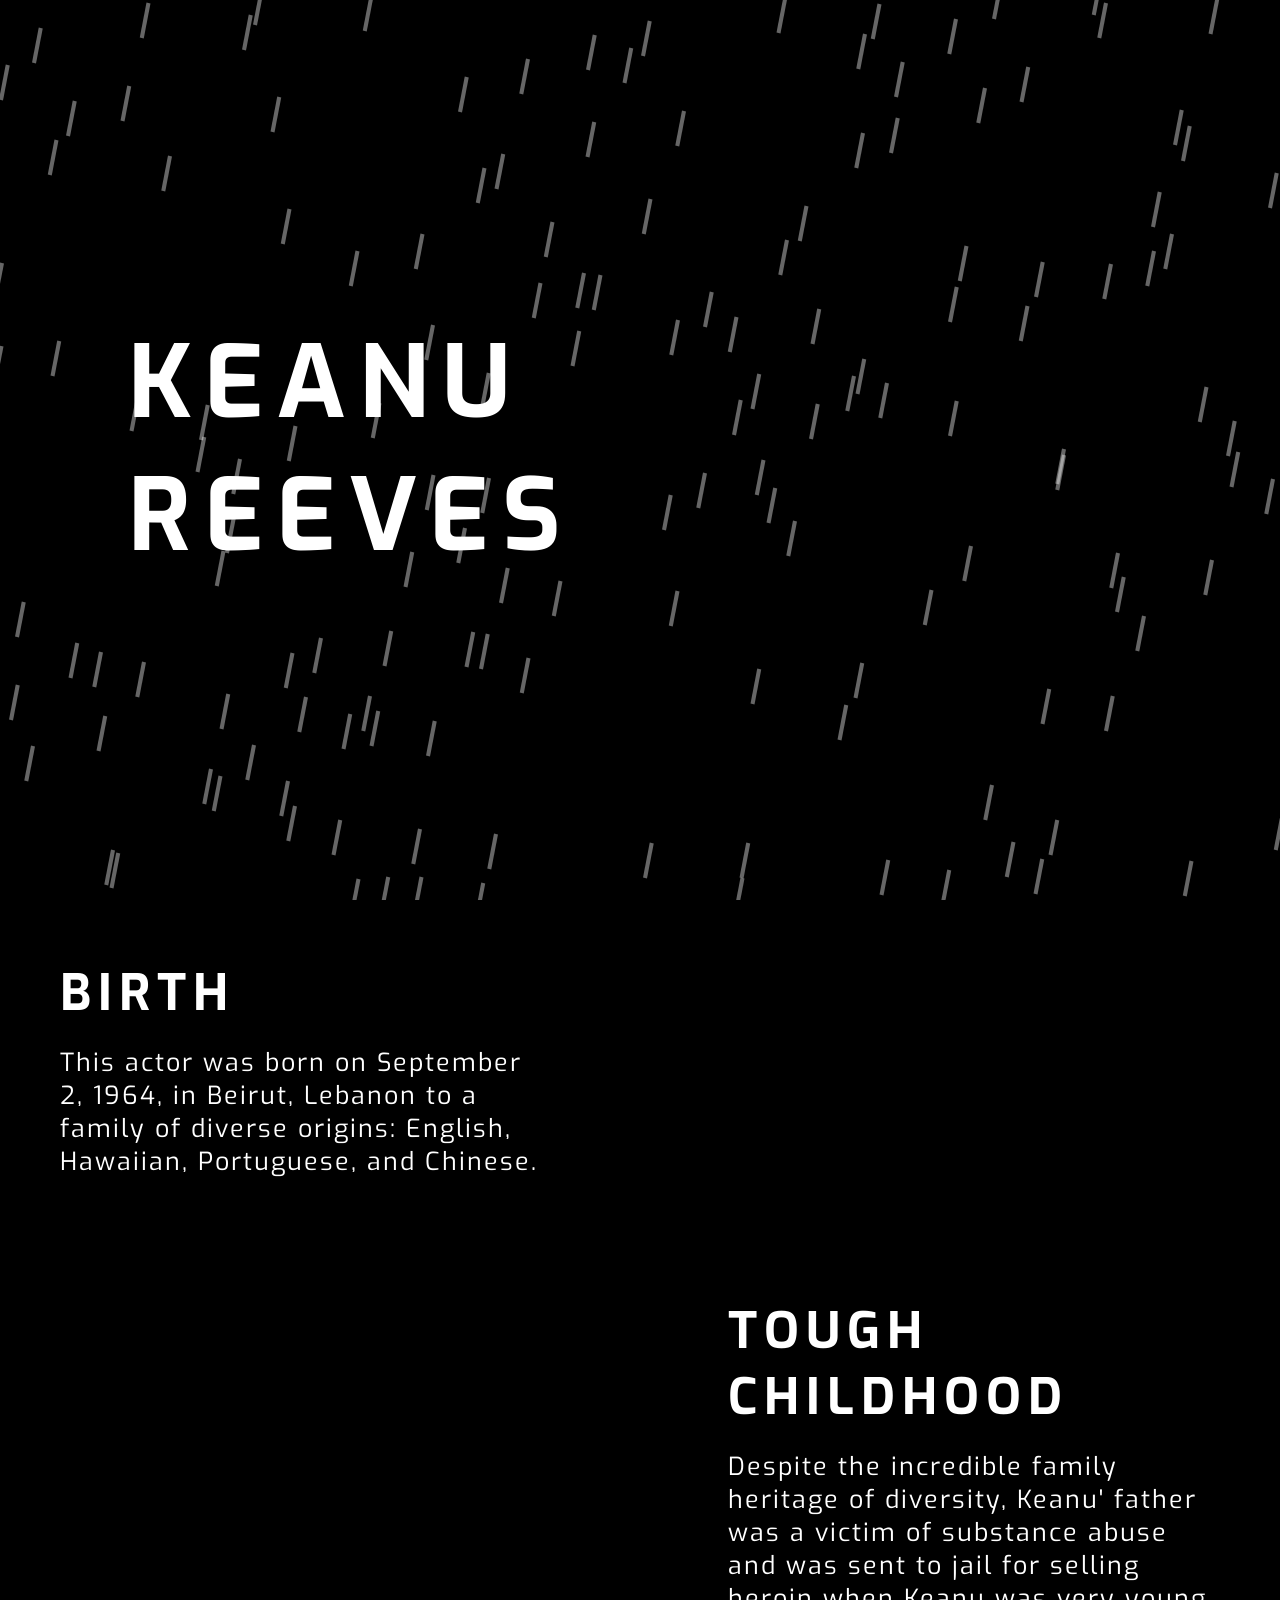
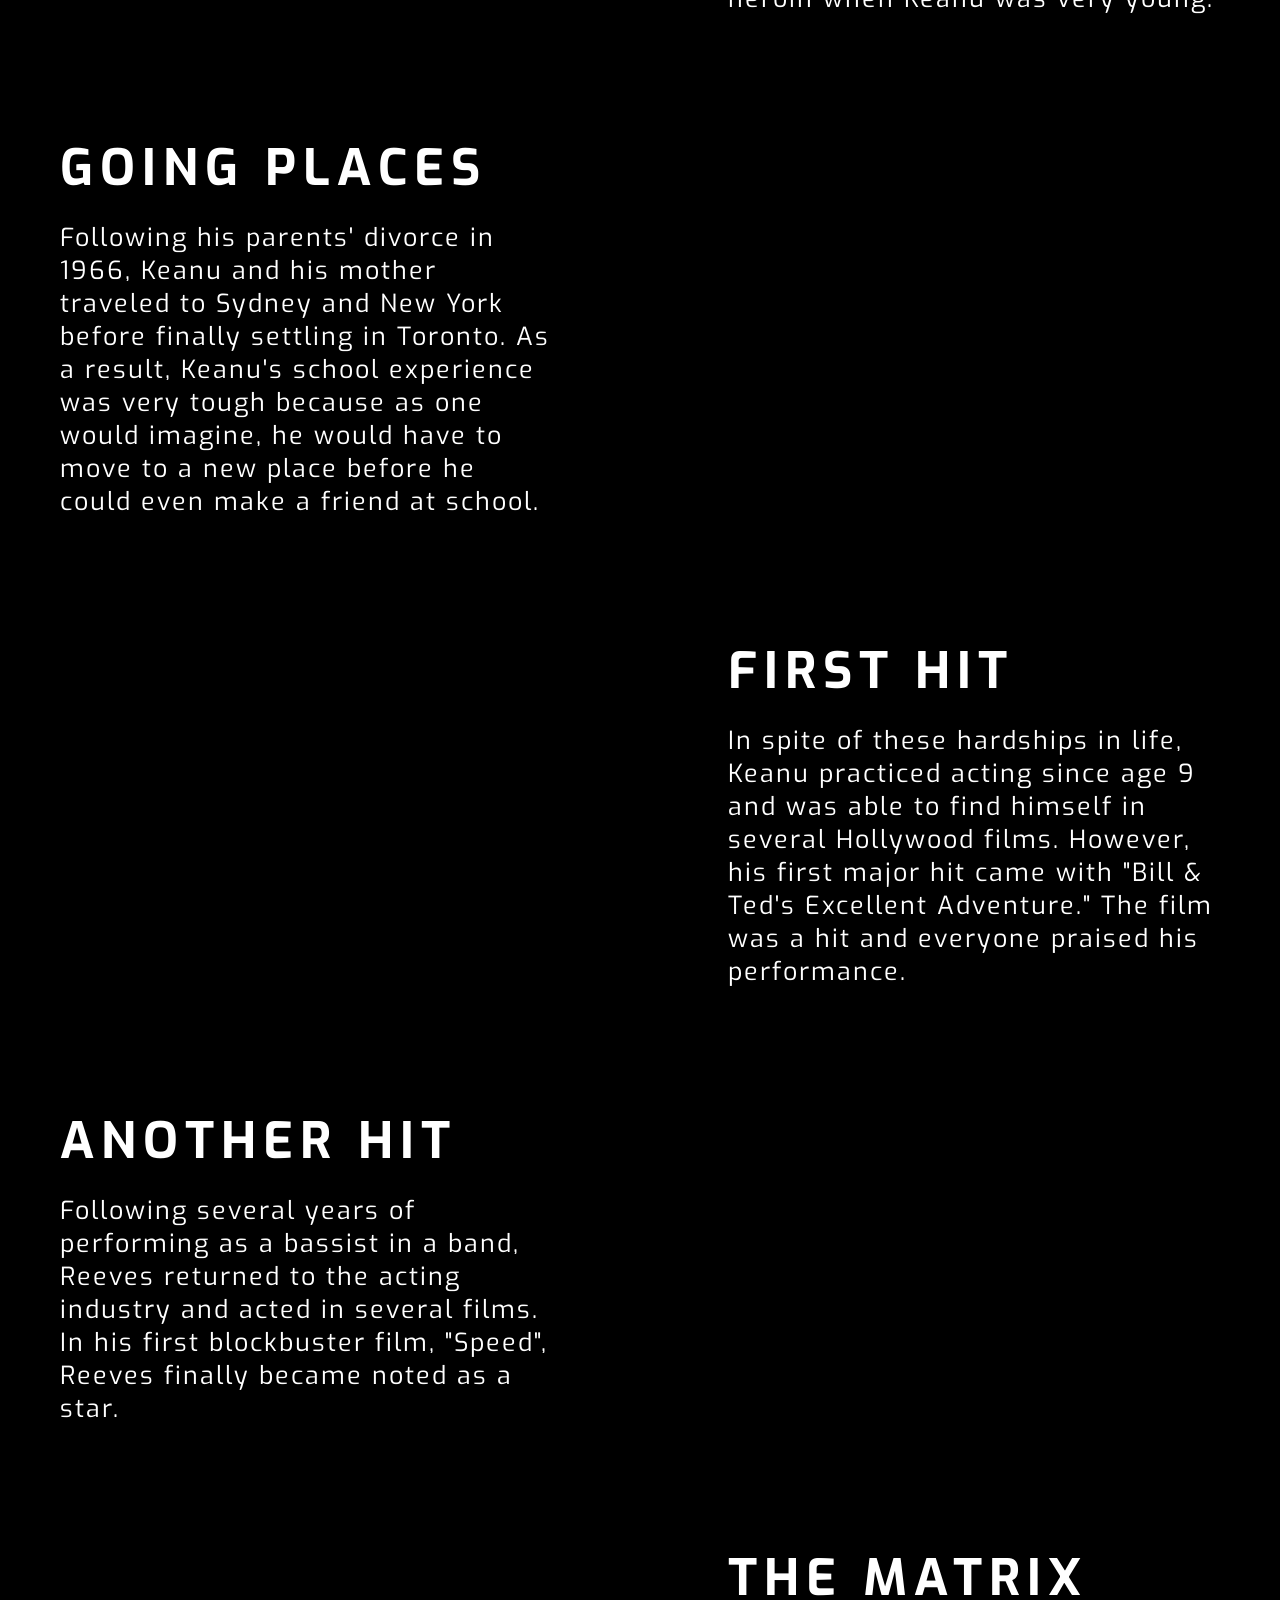
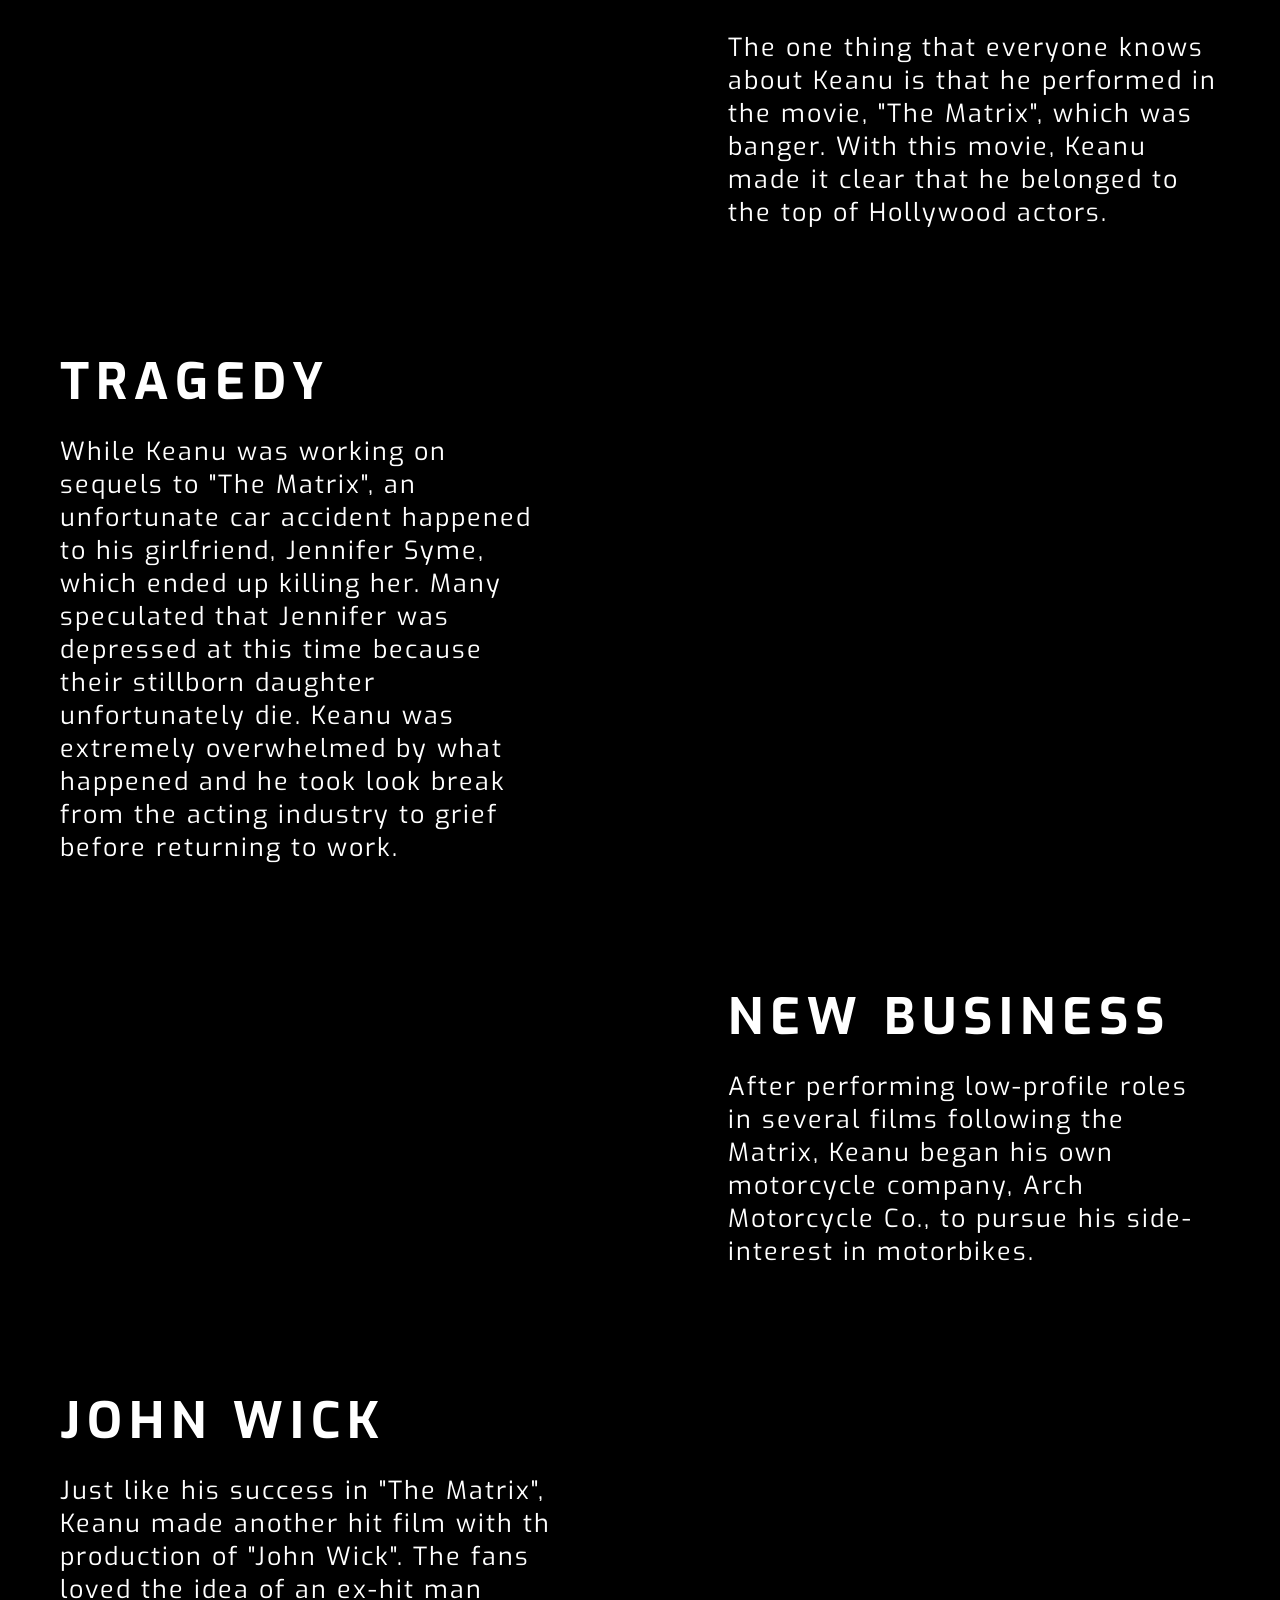
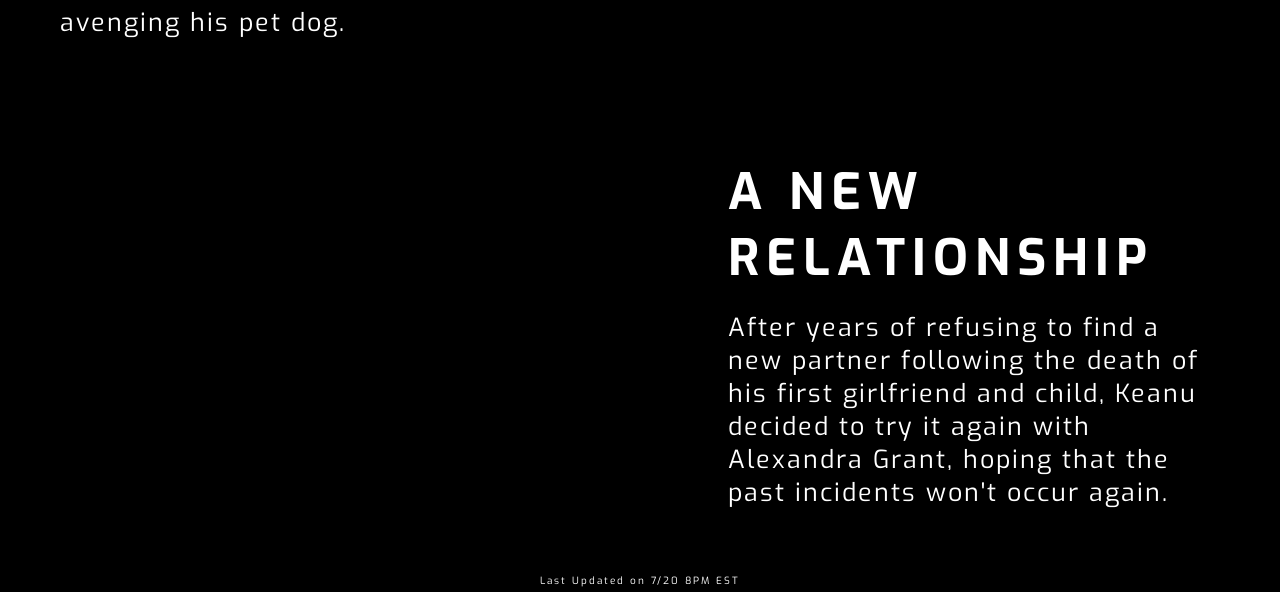
==== keanu_reeves/index.html @ f0c284ac "new work" ====
<!DOCTYPE html>
<html>
<head>
    <title>Keanu Reeves</title>
    <link rel="stylesheet" href="style.css">
    <link href="https://fonts.googleapis.com/css2?family=Exo:wght@300&display=swap" rel="stylesheet">
    <script src="canvas.js"></script>
</head>
<body onload="loadCanvas()">
    <section class="header">
        <canvas></canvas>
        <div class="header-overlay">
            <div class="header-overlay-title">KEANU<br />REEVES</div>
        </div>
    </section>
    <section class="info" style="background-image: url('https://amp.thenational.ae/image/policy:1.1040635:1593353023/tr28-June-lebanon-guide.jpg?f=16x9&w=1200&$p$f$w=b1caea2');">
        <div class="info-box">
            <div class="info-box-title">Birth</div>
            <div class="info-box-descr">This actor was born on September 2, 1964, in Beirut, Lebanon to a family of diverse origins: English, Hawaiian, Portuguese, and Chinese.</div>
        </div>
    </section>
    <section class="info" style="background-image: url('https://scx2.b-cdn.net/gfx/news/hires/2019/drug.jpg');">
        <div class="info-box-1">
            <div class="info-box-title">Tough Childhood</div>
            <div class="info-box-descr">Despite the incredible family heritage of diversity, Keanu' father was a victim of substance abuse and was sent to jail for selling heroin when Keanu was very young.</div>
        </div>
    </section>
    <section class="info" style="background-image: url('https://imagesvc.meredithcorp.io/v3/mm/image?q=85&c=sc&poi=face&w=1600&h=1067&url=https%3A%2F%2Fstatic.onecms.io%2Fwp-content%2Fuploads%2Fsites%2F28%2F2020%2F01%2Fchildren-traveling-KIDTRVL0719.jpg');">
        <div class="info-box">
            <div class="info-box-title">Going Places</div>
            <div class="info-box-descr">Following his parents' divorce in 1966, Keanu and his mother traveled to Sydney and New York before finally settling in Toronto. As a result, Keanu's school experience was very tough because as one would imagine, he would have to move to a new place before he could even make a friend at school.</div>
        </div>
    </section>
    <section class="info" style="background-image: url('https://images2.minutemediacdn.com/image/upload/c_crop,h_1412,w_2510,x_78,y_0/v1554926328/shape/mentalfloss/55079-mgm_0.jpg?itok=dkLNDPP_');">
        <div class="info-box-1">
            <div class="info-box-title">First Hit</div>
            <div class="info-box-descr">In spite of these hardships in life, Keanu practiced acting since age 9 and was able to find himself in several Hollywood films. However, his first major hit came with "Bill & Ted's Excellent Adventure." The film was a hit and everyone praised his performance.</div>
        </div>
    </section>
    <section class="info" style="background-image: url('https://m.media-amazon.com/images/M/MV5BNGE3YjdmN2MtMzY1Yy00NzIzLWI4YzktYTE3N2Y4MzNjYmFhXkEyXkFqcGdeQXVyNjUxMjc1OTM@._V1_.jpg');">
        <div class="info-box">
            <div class="info-box-title">Another Hit</div>
            <div class="info-box-descr">Following several years of performing as a bassist in a band, Reeves returned to the acting industry and acted in several films. In his first blockbuster film, "Speed", Reeves finally became noted as a star.</div>
        </div>
    </section>
    <section class="info" style="background-image: url('https://miro.medium.com/max/3072/1*WZZ9OWp3QJjcswTITitJKw.jpeg');">
        <div class="info-box-1">
            <div class="info-box-title">The Matrix</div>
            <div class="info-box-descr">The one thing that everyone knows about Keanu is that he performed in the movie, "The Matrix", which was banger. With this movie, Keanu made it clear that he belonged to the top of Hollywood actors.</div>
        </div>
    </section>
    <section class="info" style="background-image: url('https://i0.wp.com/bdn-data.s3.amazonaws.com/uploads/2018/06/12329241_H23336942.JPG?fit=1200%2C800&ssl=1');">
        <div class="info-box">
            <div class="info-box-title">Tragedy</div>
            <div class="info-box-descr">While Keanu was working on sequels to "The Matrix", an unfortunate car accident happened to his girlfriend, Jennifer Syme, which ended up killing her. Many speculated that Jennifer was depressed at this time because their stillborn daughter unfortunately die. Keanu was extremely overwhelmed by what happened and he took look break from the acting industry to grief before returning to work.</div>
        </div>
    </section>
    <section class="info" style="background-image: url('https://icdn2.themanual.com/image/themanual/arch-motorcycle-method-143-7.jpg');">
        <div class="info-box-1">
            <div class="info-box-title">New Business</div>
            <div class="info-box-descr">After performing low-profile roles in several films following the Matrix, Keanu began his own motorcycle company, Arch Motorcycle Co., to pursue his side-interest in motorbikes.</div>
        </div>
    </section>
    <section class="info" style="background-image: url('https://imgix.bustle.com/inverse/dc/e3/d8/a2/669c/496f/a0cc/ae873e3bbfec/keanu-reeves-in-john-wick-2.jpeg?w=2000&h=640&auto=format%2Ccompress&cs=srgb&q=70&fit=crop&crop=faces&blend=000000&blendAlpha=45&blendMode=normal');">
        <div class="info-box">
            <div class="info-box-title">John Wick</div>
            <div class="info-box-descr">Just like his success in "The Matrix", Keanu made another hit film with th production of "John Wick". The fans loved the idea of an ex-hit man avenging his pet dog.</div>
        </div>
    </section>
    <section class="info" style="background-image: url('https://media3.s-nbcnews.com/i/newscms/2019_45/3084906/191105-alexandra-grant-keanu-reeves-al-1459_59100841298e7f5b709b539b7913d81d.jpg');">
        <div class="info-box-1">
            <div class="info-box-title">A New Relationship</div>
            <div class="info-box-descr">After years of refusing to find a new partner following the death of his first girlfriend and child, Keanu decided to try it again with Alexandra Grant, hoping that the past incidents won't occur again.</div>
        </div>
    </section>
    <section class="footer">Last Updated on 7/20 8PM EST</section>
</body>
</html>
---- keanu_reeves/style.css ----
html, body {
    width: 100%;
    height: 100%;
}

body {
    margin: 0;
    font-family: Exo;
    background-color: black;
    overflow-x: hidden;
}

.header {
    width: 100%;
    height: 100%;
    position: relative;
    background-image: url("https://images3.alphacoders.com/103/1033561.jpg");
    background-size: cover;
    background-position: center center;
}

@media screen and (max-width: 999px) and (min-width: 0px) {
    .header-overlay {
        width: 100%;
        height: 100%;
        position: absolute;
        top: 50%;
        left: 50%;
        transform: translate(-50%, -50%);
    }
    
    .header-overlay-title {
        position: absolute;
        top: 50%;
        width: 100%;
        text-align: center;
        font-size: 100px;
        transform: translateY(-50%);
        font-weight: bold;
        letter-spacing: 13px;
        color: white;
    }
    
    .info {
        width: 100%;
        color: white;
        position: relative;
        background-position: top center;
        background-size: cover;
        background-repeat: no-repeat;
        padding: 0px 0px;
    }
    
    .info-box, .info-box-1 {
        padding: 20px 10%;
        transition: background-color 0.5s;
        background-color: rgba(0,0,0,0.6);
    }

    .info-box:active, .info-box-1:active {
        background-color: rgba(255, 255, 255, 0.9);
        color: black;
    }
    
    .info-box-title, .info-box-descr {
        padding: 10px 10px;
    }
    
    .info-box-title {
        text-align: center;
        font-size: 5vw;
        letter-spacing: 7px;
        text-transform: uppercase;
        font-weight: bold;
    }
    
    .info-box-descr {
        font-size: 2.65vw;
        letter-spacing: 2px;
    }
    
    .footer {
        color: white;
        text-align: center;
        font-size: 1vw;
        padding-top: 5px;
        padding-bottom: 5px;
        letter-spacing: 2px;
    }
}

@media screen and (min-width: 1000px) {
    .header-overlay {
        width: 100%;
        height: 100%;
        position: absolute;
        top: 50%;
        left: 50%;
        transform: translate(-50%, -50%);
    }
    
    .header-overlay-title {
        position: absolute;
        top: 50%;
        left: 10%;
        font-size: 100px;
        transform: translate(0%, -50%);
        font-weight: bold;
        letter-spacing: 13px;
        color: white;
    }
    
    .info {
        width: 100%;
        color: white;
        position: relative;
        background-position: top center;
        background-size: cover;
        background-repeat: no-repeat;
        padding: 0px 0px;
    }
    
    .info-box, .info-box-1 {
        width: 40%;
        padding: 50px;
        transition: background-image 1s;
    }
    
    .info-box {
        margin: auto auto auto 0px;
        background-image: linear-gradient(to right, rgba(0,0,0,0.6) 75%, rgba(0,0,0,0));
    }
    
    .info-box-1 {
        margin: auto 0px auto auto;
        background-image: linear-gradient(to left, rgba(0,0,0,0.6) 75%, rgba(0,0,0,0));
    }
    
    .info-box-title, .info-box-descr {
        padding: 10px 10px;
        display: inline-block;
        border-radius: 10px;
    }
    
    .info-box-title {
        font-size: 50px;
        letter-spacing: 7px;
        text-transform: uppercase;
        font-weight: bold;
    }
    
    .info-box-descr {
        font-size: 25px;
        letter-spacing: 2px;
    }
    
    .footer {
        color: white;
        text-align: center;
        font-size: 10px;
        padding-top: 5px;
        padding-bottom: 5px;
        letter-spacing: 2px;
    }
}
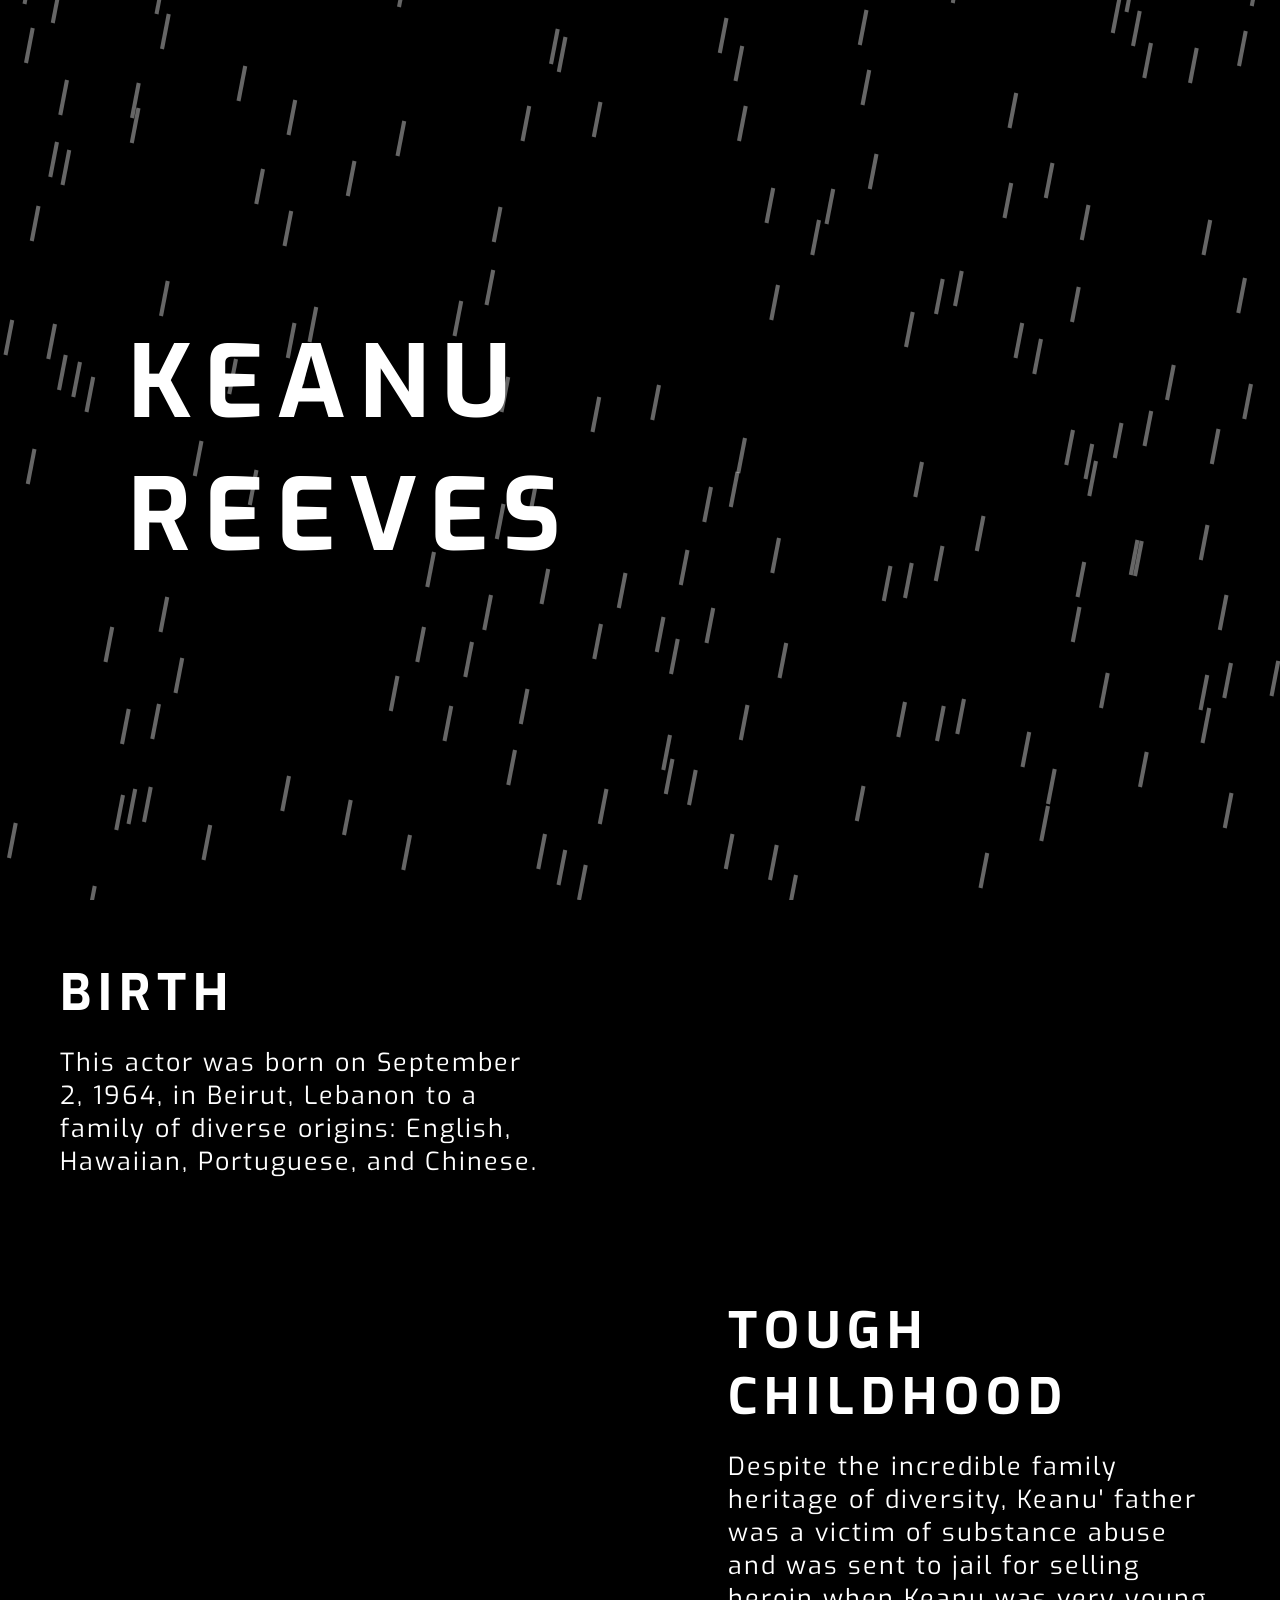
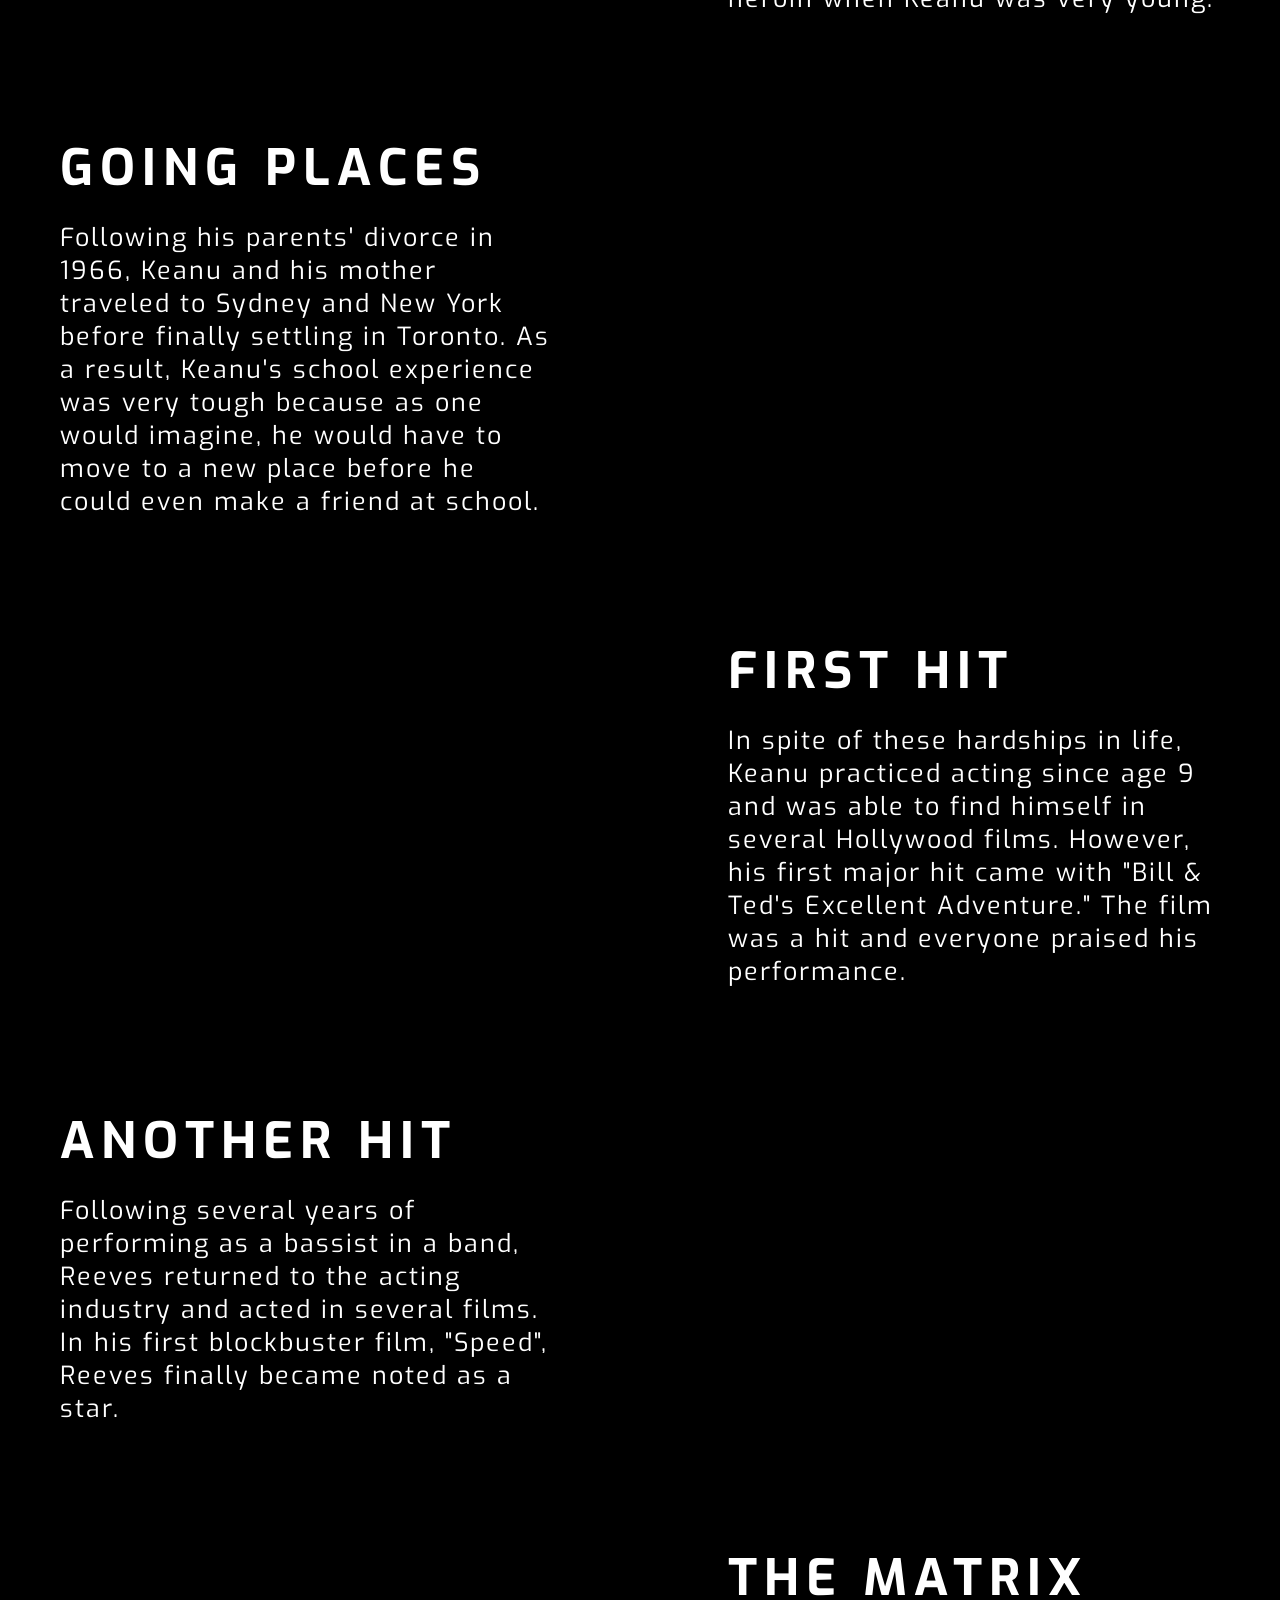
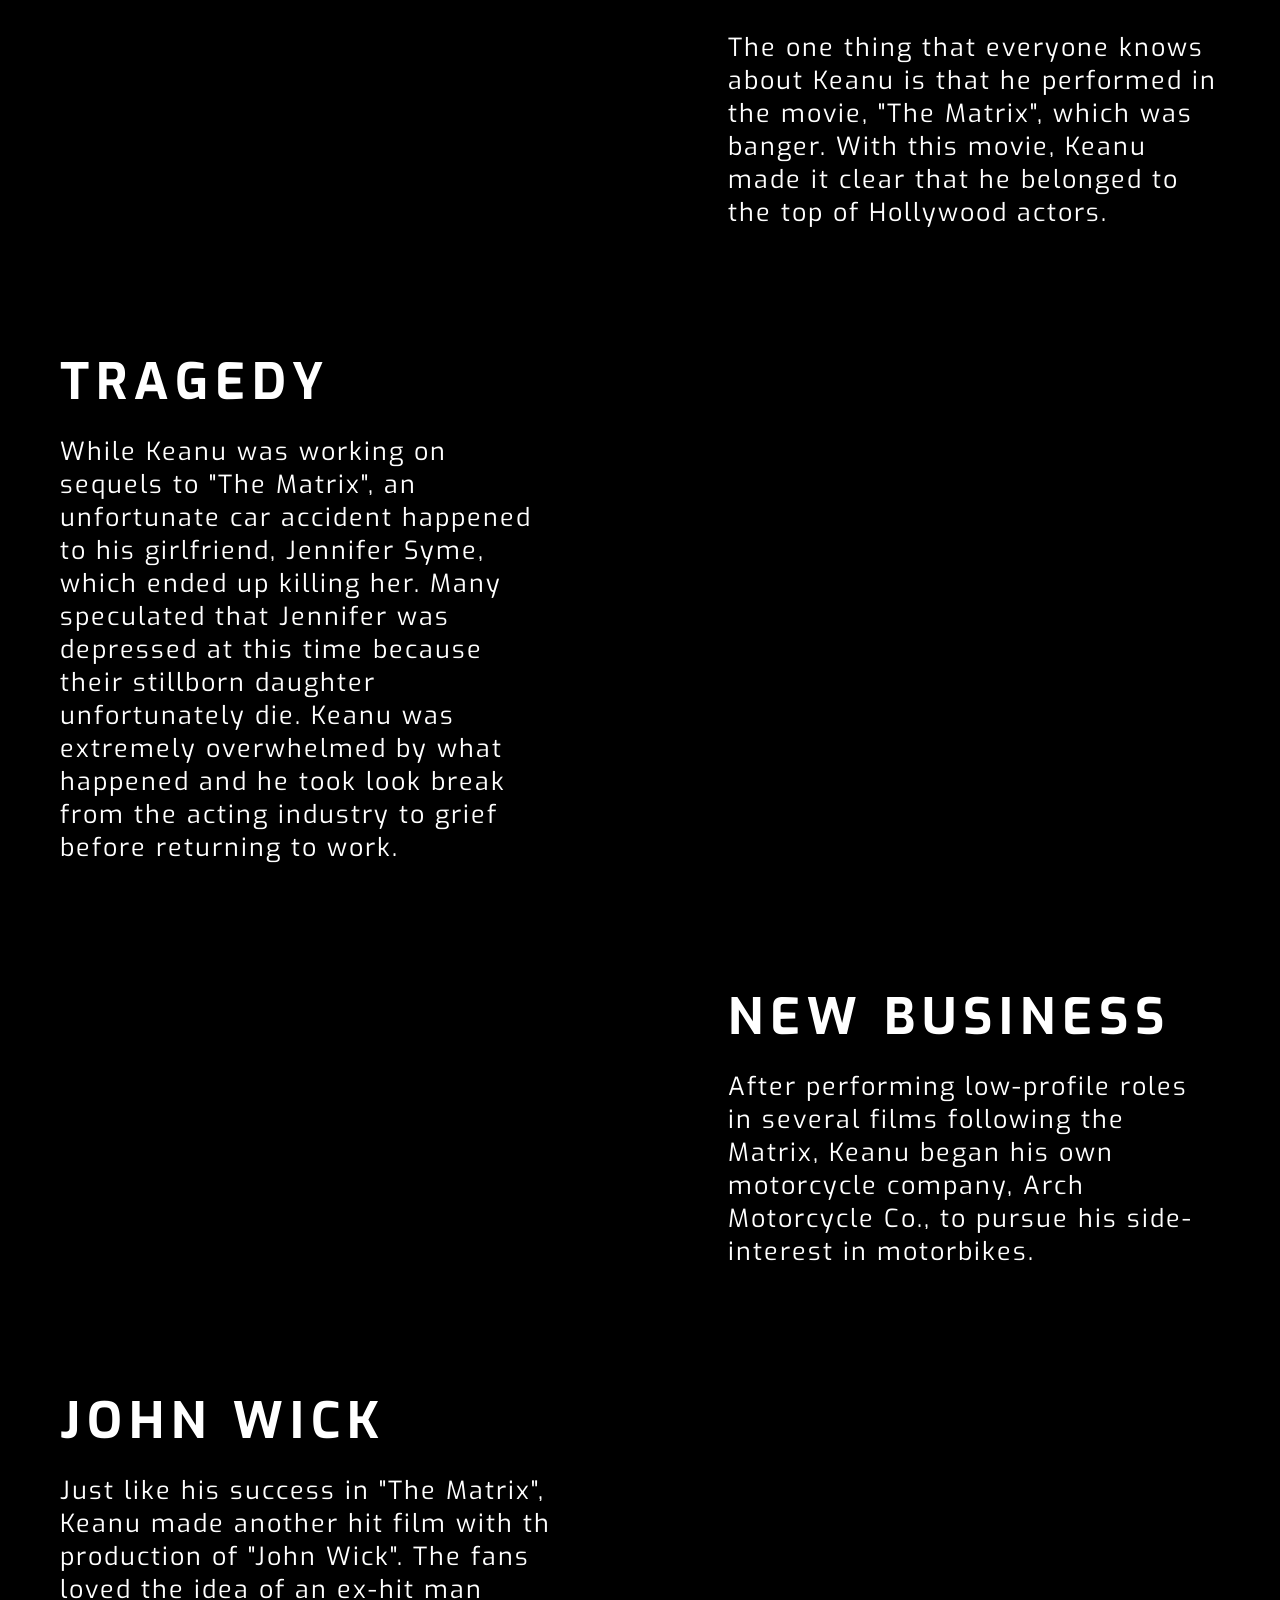
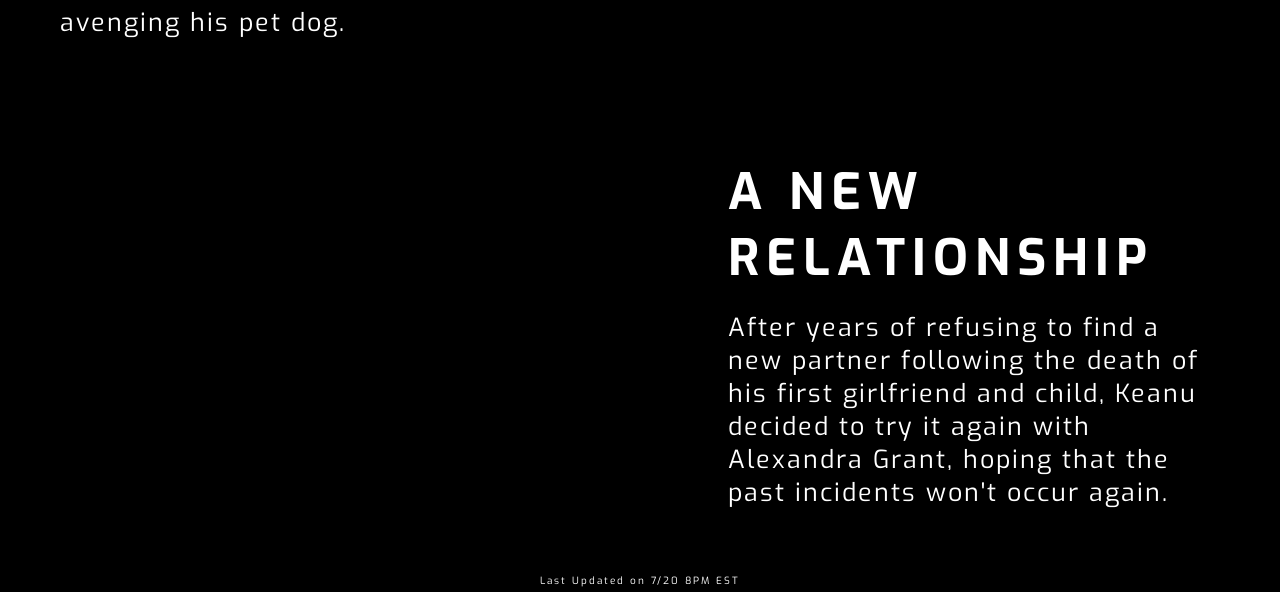
==== commit a9b283cc: "Update index.html" ====
--- a/keanu_reeves/index.html
+++ b/keanu_reeves/index.html
@@ -4,6 +4,7 @@
     <title>Keanu Reeves</title>
     <link rel="stylesheet" href="style.css">
     <link href="https://fonts.googleapis.com/css2?family=Exo:wght@300&display=swap" rel="stylesheet">
+    <meta name="viewport" content="width=device-width, initial-scale=1">
     <script src="canvas.js"></script>
 </head>
 <body onload="loadCanvas()">
@@ -75,4 +76,4 @@
     </section>
     <section class="footer">Last Updated on 7/20 8PM EST</section>
 </body>
-</html>+</html>
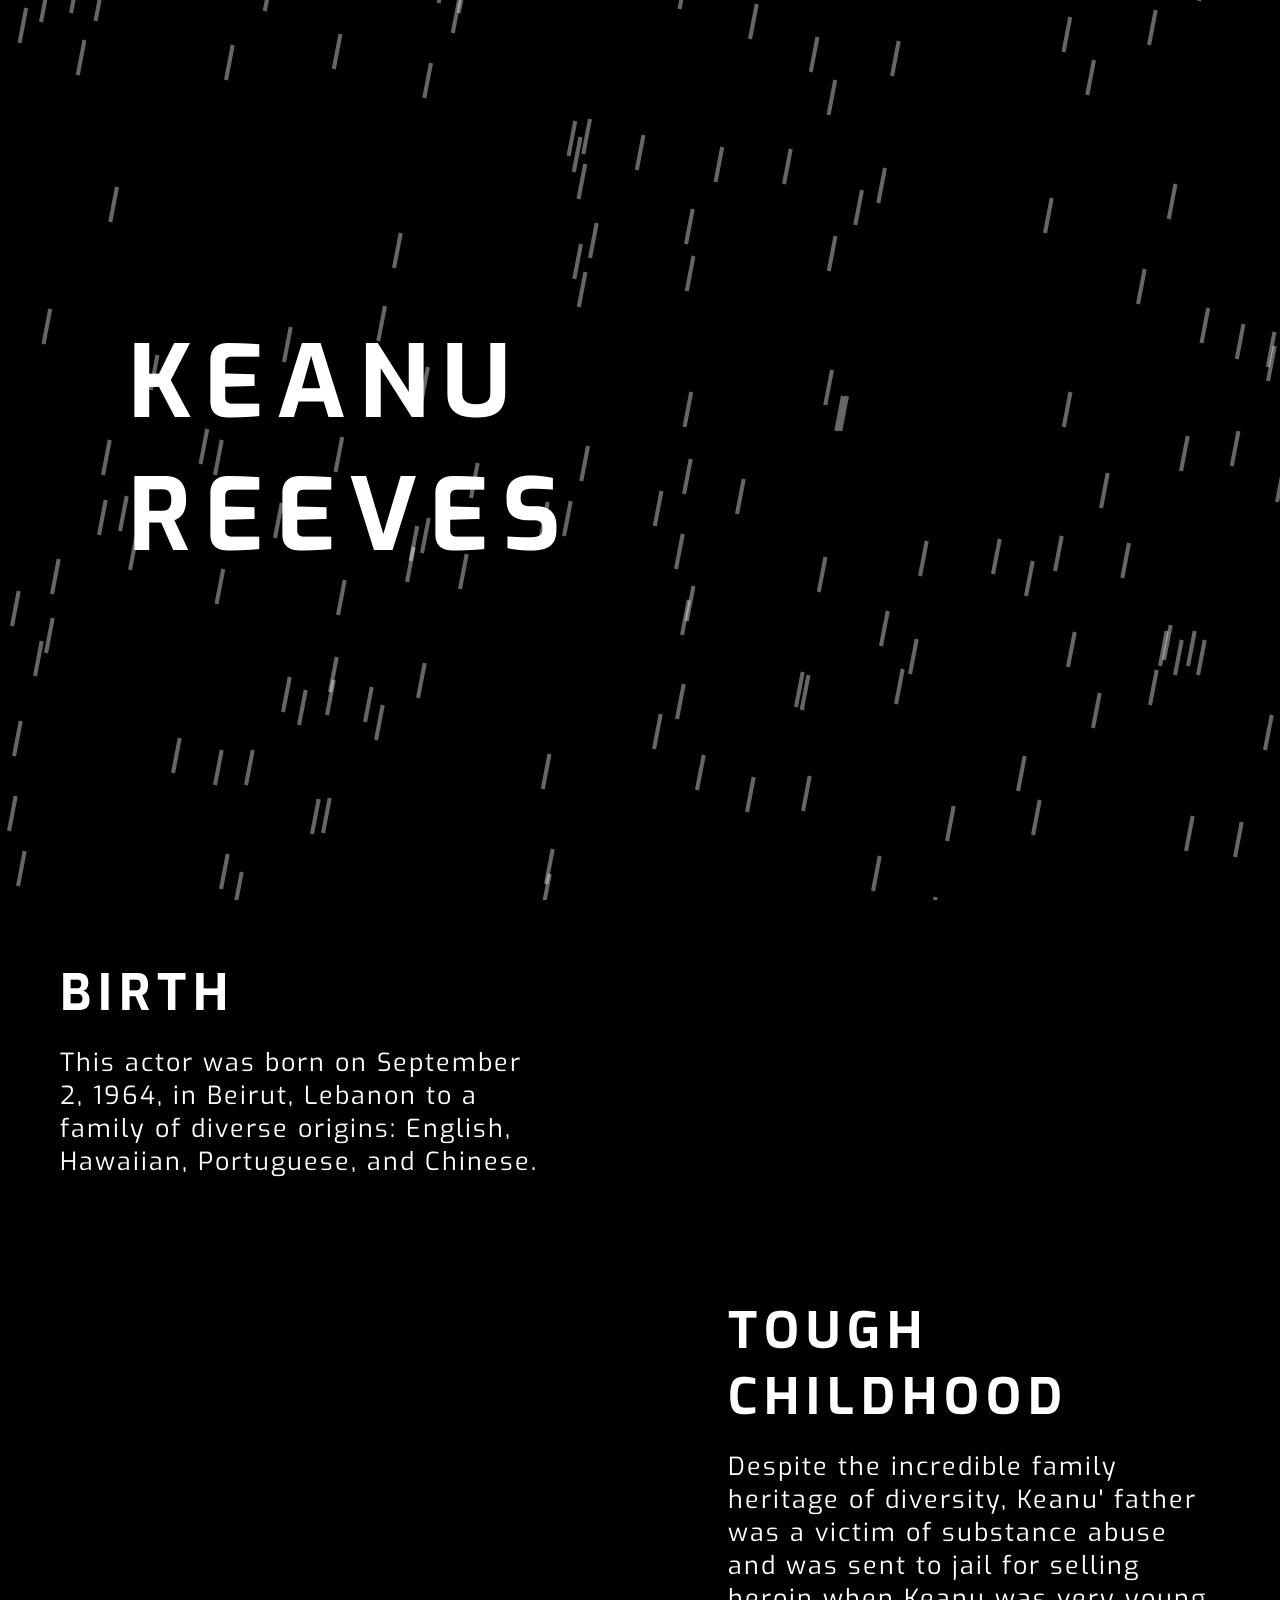
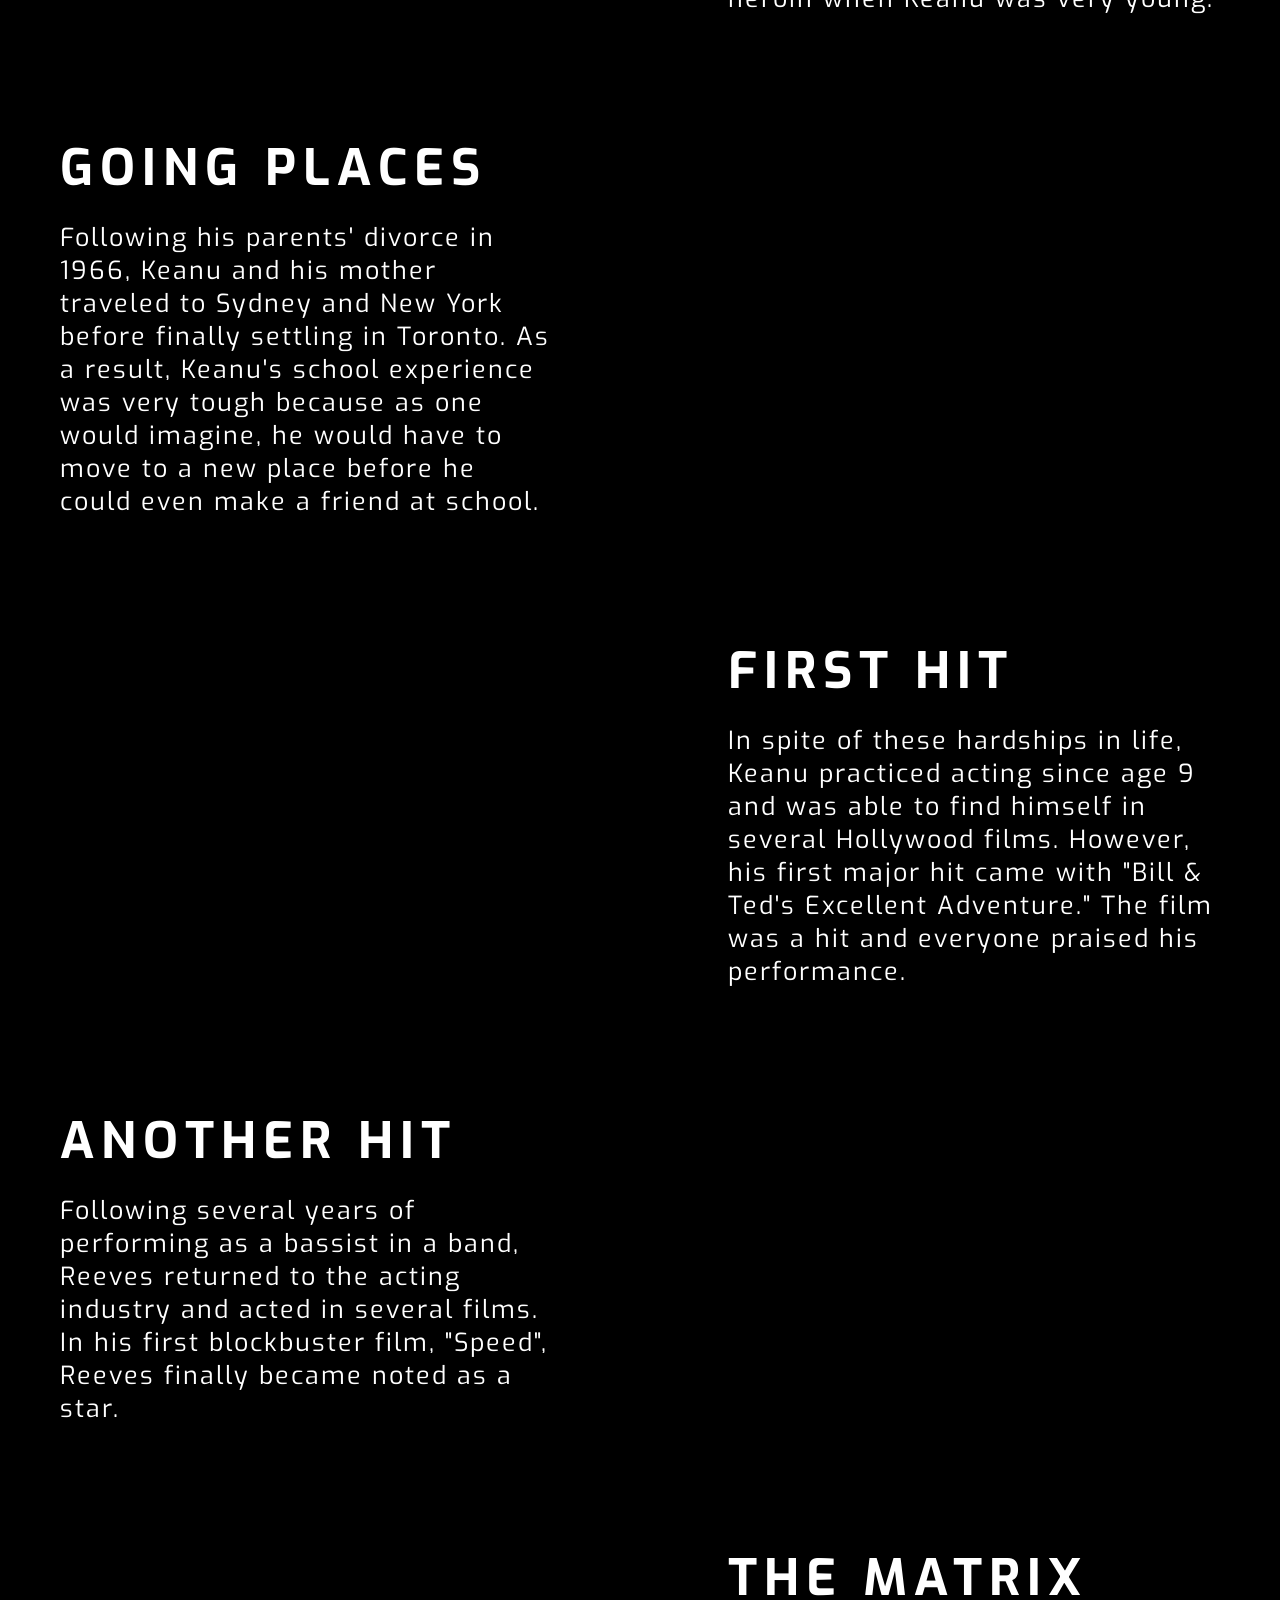
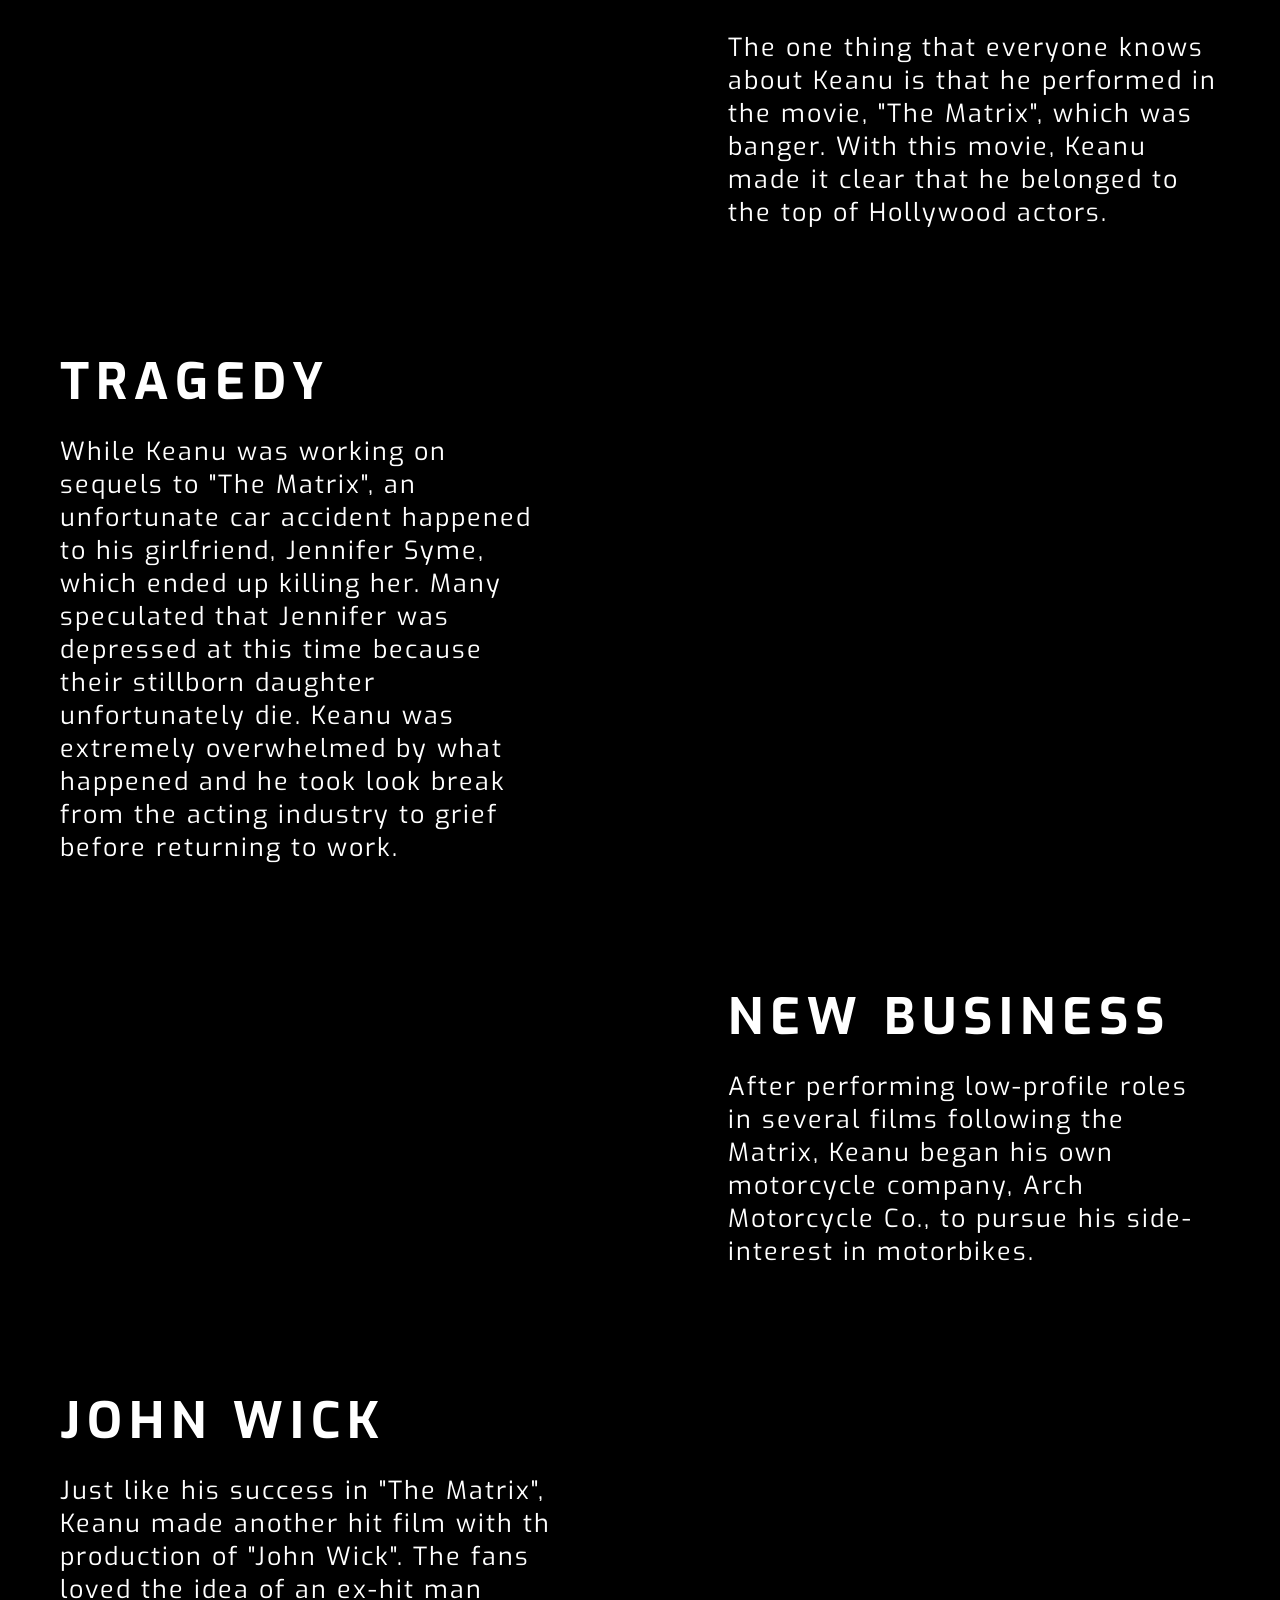
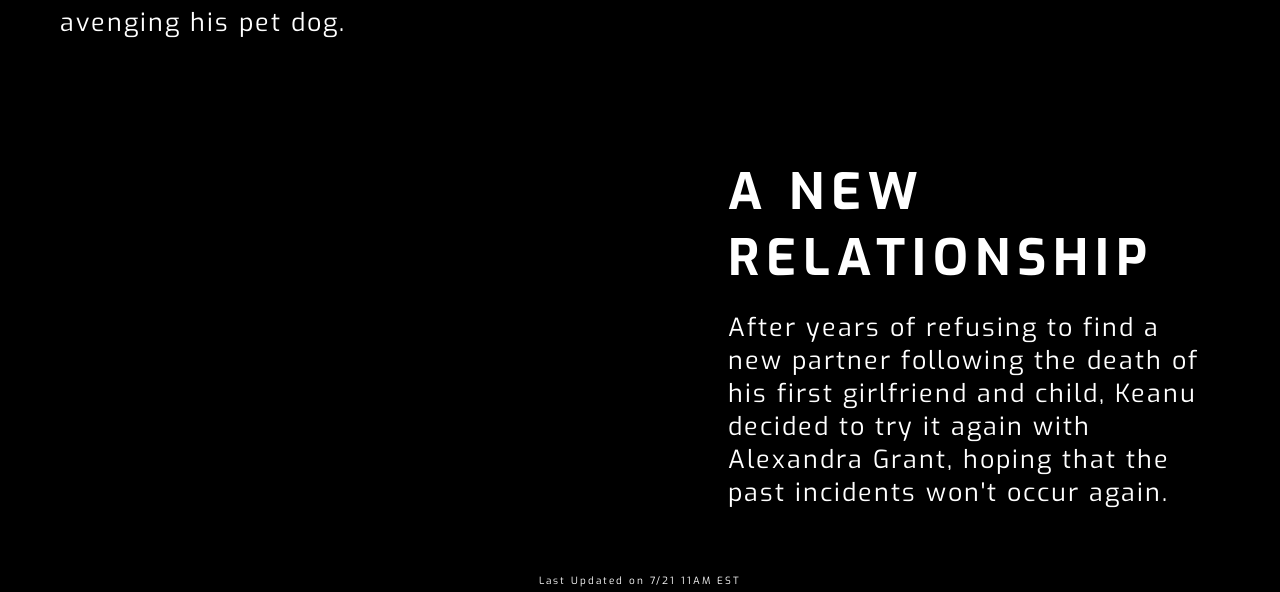
==== commit 05f32b5e: "Update index.html" ====
--- a/keanu_reeves/index.html
+++ b/keanu_reeves/index.html
@@ -74,6 +74,6 @@
             <div class="info-box-descr">After years of refusing to find a new partner following the death of his first girlfriend and child, Keanu decided to try it again with Alexandra Grant, hoping that the past incidents won't occur again.</div>
         </div>
     </section>
-    <section class="footer">Last Updated on 7/20 8PM EST</section>
+    <section class="footer">Last Updated on 7/21 11AM EST</section>
 </body>
 </html>
--- a/keanu_reeves/style.css
+++ b/keanu_reeves/style.css
@@ -9,18 +9,20 @@
     font-family: Exo;
     background-color: black;
     overflow-x: hidden;
-}
-
-.header {
-    width: 100%;
-    height: 100%;
-    position: relative;
-    background-image: url("https://images3.alphacoders.com/103/1033561.jpg");
-    background-size: cover;
-    background-position: center center;
+	user-select: none;
 }
 
 @media screen and (max-width: 999px) and (min-width: 0px) {
+	.header {
+		width: 100%;
+		height: 100%;
+		position: relative;
+		background-image: url("https://images3.alphacoders.com/103/1033561.jpg");
+		background-size: cover;
+		background-position: right center;
+		background-repeat: no-repeat;
+	}
+	
     .header-overlay {
         width: 100%;
         height: 100%;
@@ -35,10 +37,10 @@
         top: 50%;
         width: 100%;
         text-align: center;
-        font-size: 100px;
+        font-size: 15vw;
         transform: translateY(-50%);
         font-weight: bold;
-        letter-spacing: 13px;
+        letter-spacing: 1vw;
         color: white;
     }
     
@@ -83,7 +85,7 @@
     .footer {
         color: white;
         text-align: center;
-        font-size: 1vw;
+        font-size: 0.9vw;
         padding-top: 5px;
         padding-bottom: 5px;
         letter-spacing: 2px;
@@ -91,6 +93,16 @@
 }
 
 @media screen and (min-width: 1000px) {
+	.header {
+		width: 100%;
+		height: 100%;
+		position: relative;
+		background-image: url("https://images3.alphacoders.com/103/1033561.jpg");
+		background-size: cover;
+		background-position: center center;
+		background-repeat: no-repeat;
+	}
+	
     .header-overlay {
         width: 100%;
         height: 100%;
@@ -163,4 +175,4 @@
         padding-bottom: 5px;
         letter-spacing: 2px;
     }
-}+}
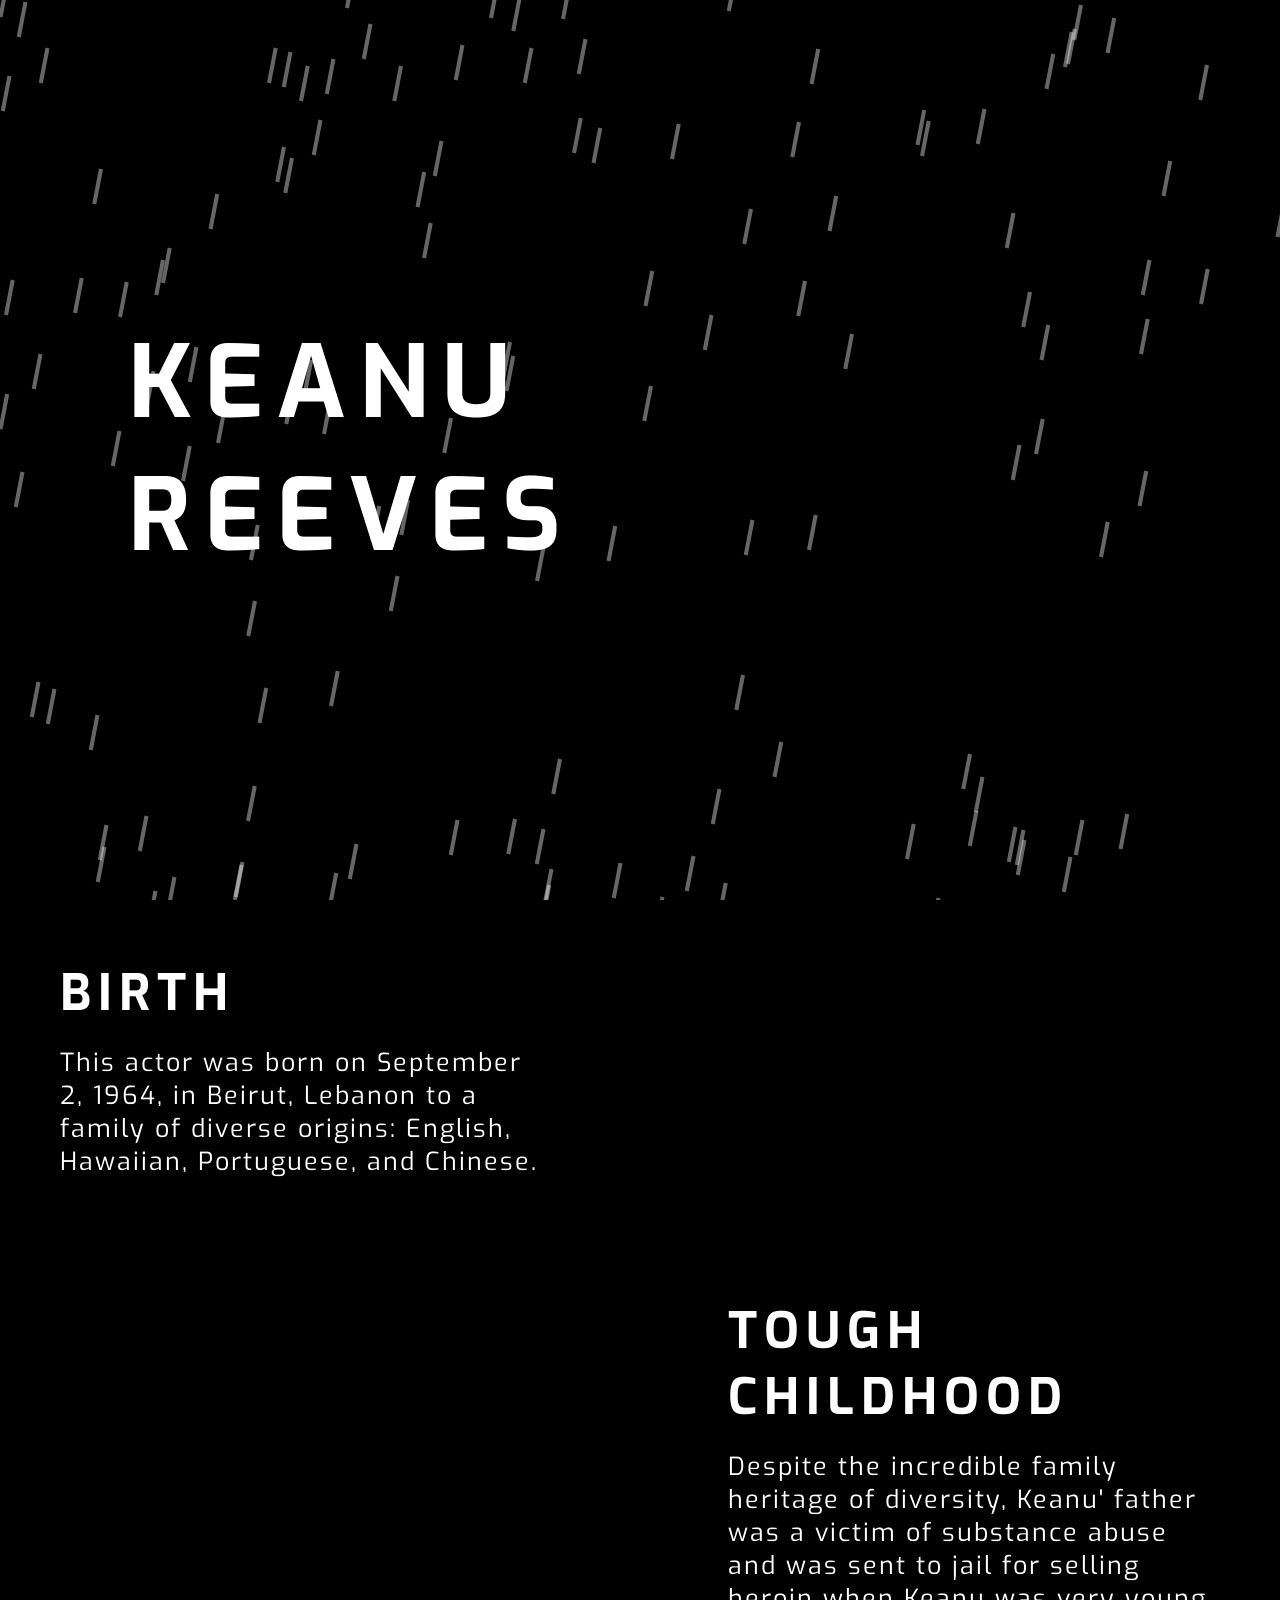
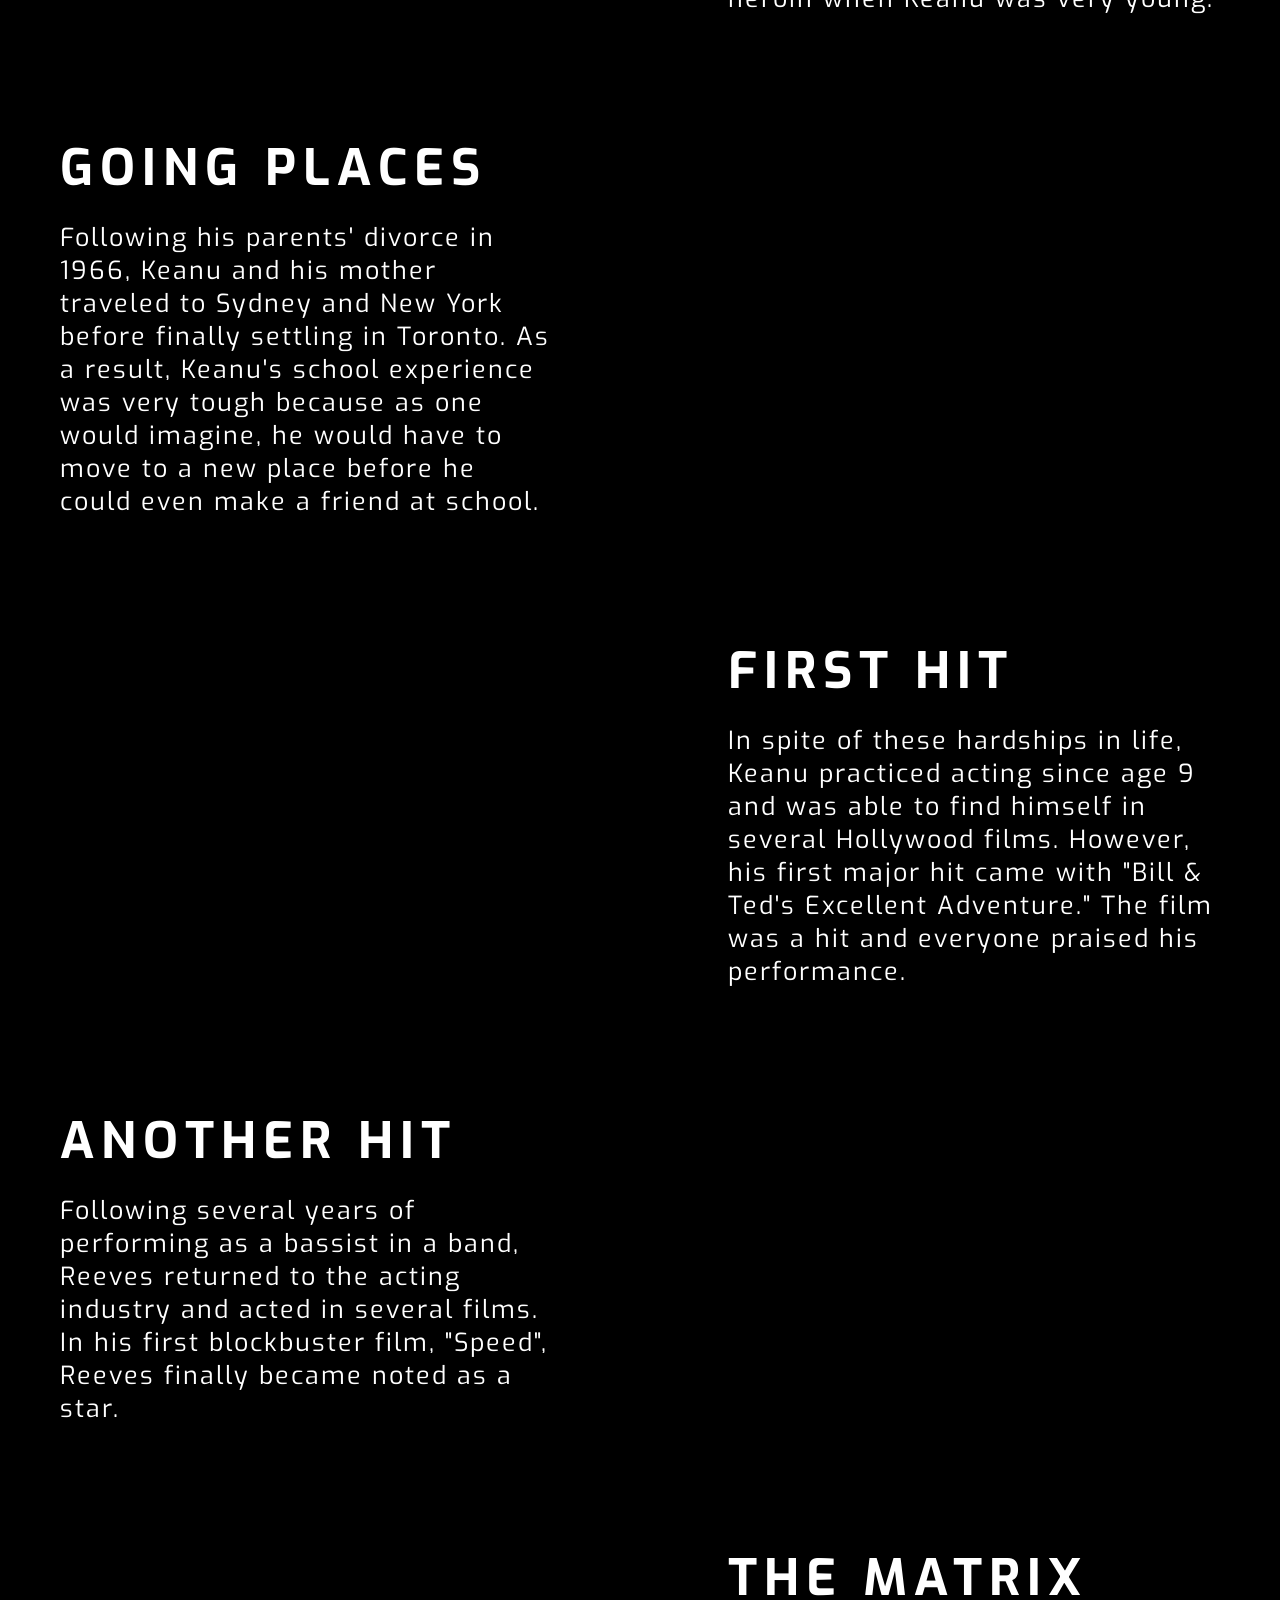
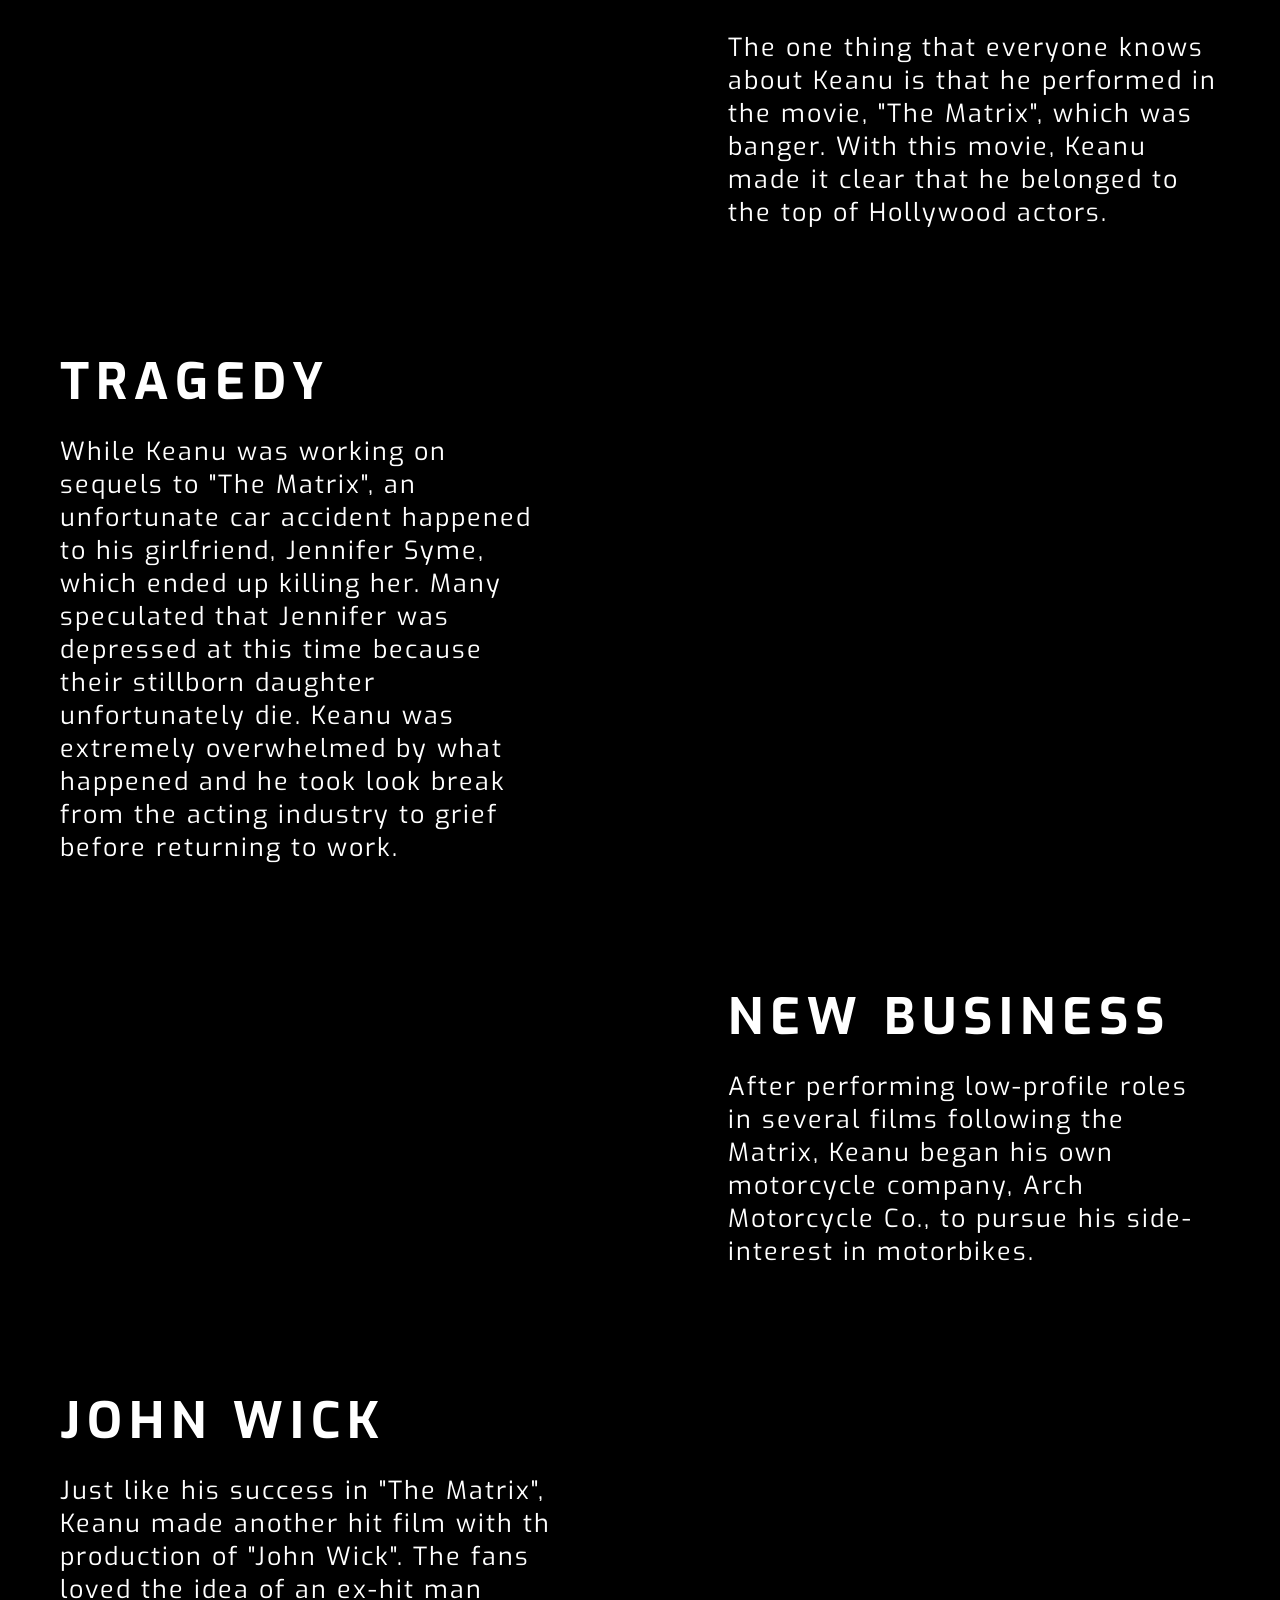
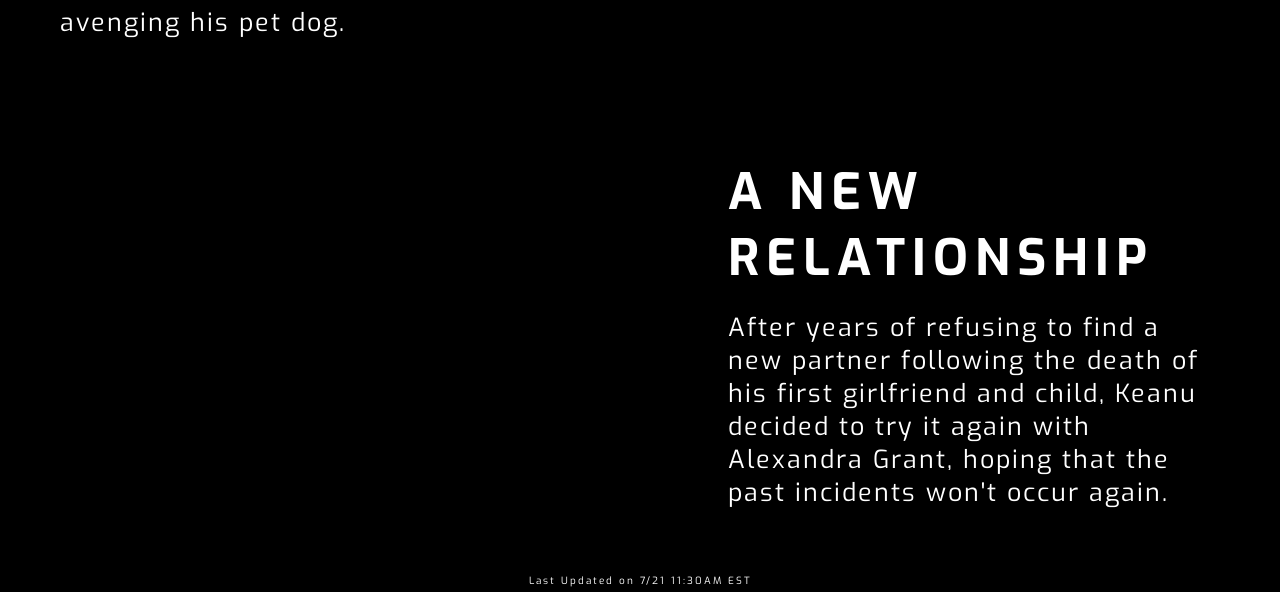
==== commit 594b821a: "Update index.html" ====
--- a/keanu_reeves/index.html
+++ b/keanu_reeves/index.html
@@ -74,6 +74,6 @@
             <div class="info-box-descr">After years of refusing to find a new partner following the death of his first girlfriend and child, Keanu decided to try it again with Alexandra Grant, hoping that the past incidents won't occur again.</div>
         </div>
     </section>
-    <section class="footer">Last Updated on 7/21 11AM EST</section>
+    <section class="footer">Last Updated on 7/21 11:30AM EST</section>
 </body>
 </html>
--- a/keanu_reeves/style.css
+++ b/keanu_reeves/style.css
@@ -60,7 +60,7 @@
         background-color: rgba(0,0,0,0.6);
     }
 
-    .info-box:active, .info-box-1:active {
+    .info-box:hover, .info-box-1:hover, .info-box:active, .info-box-1:active {
         background-color: rgba(255, 255, 255, 0.9);
         color: black;
     }
